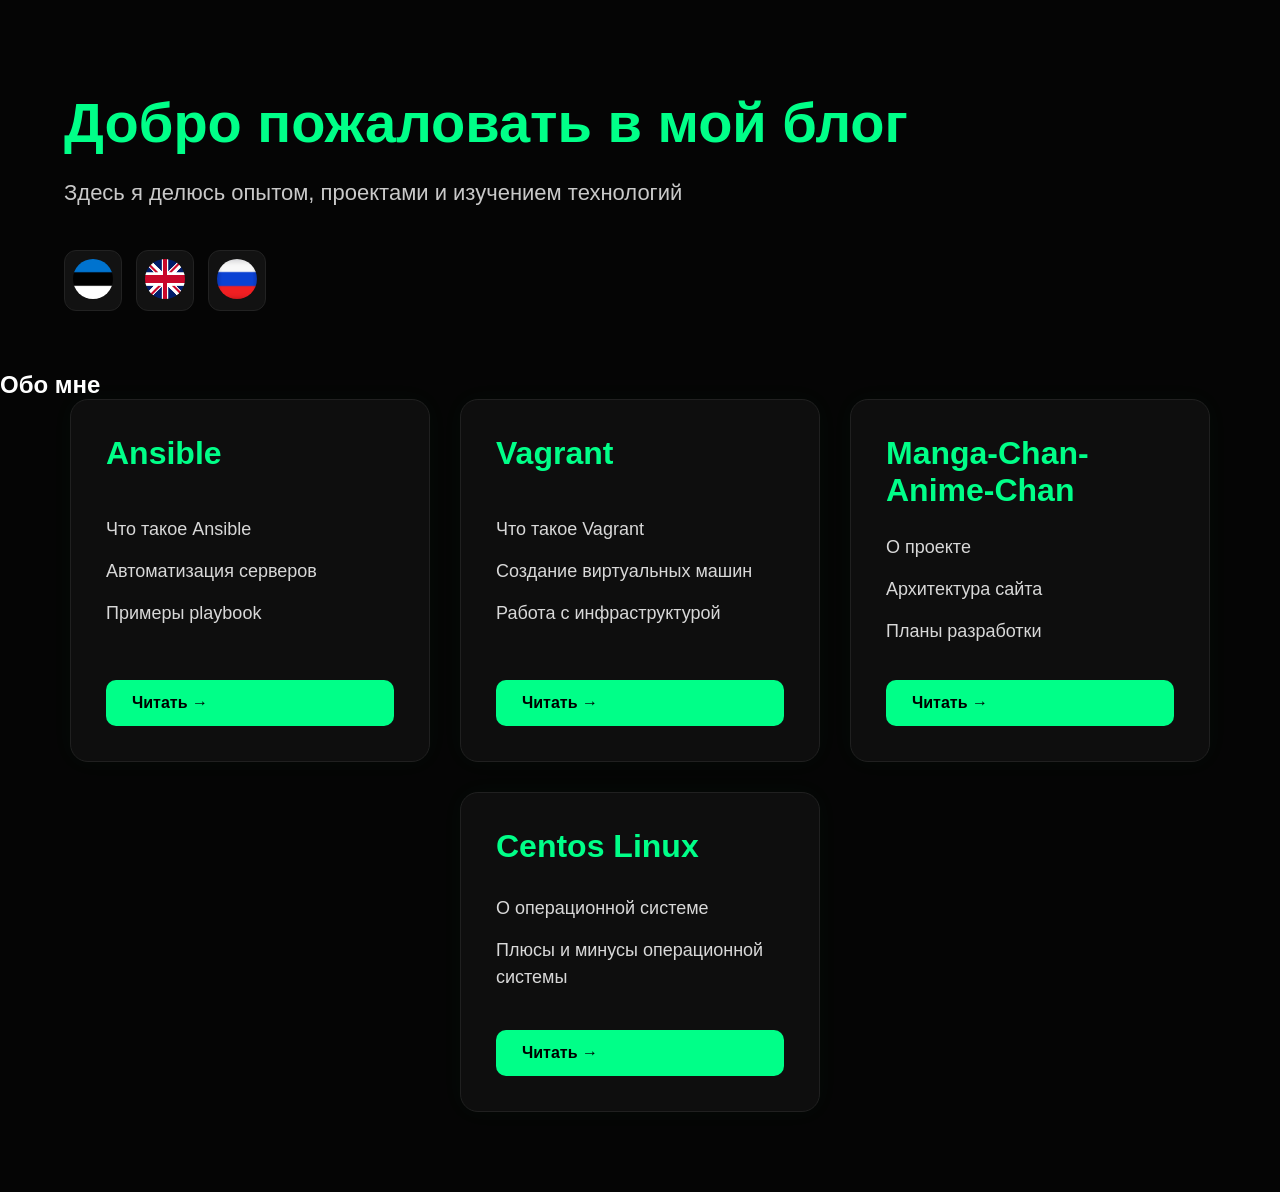
==== index.html @ 1927b8fc "Add new changes" ====
<!DOCTYPE html>
<html lang="ru">
    <head>
        <meta charset="UTF-8">
        <meta name="viewport" content="width=device-width, initial-scale=1.0">
        <link rel="stylesheet" href="info_blog.css">
        <link rel="icon" href="languages/code-solid.svg">
        <title>Blog dpotak</title>
    </head>
    <body>
        <section class="hero">
            <div class="hero_content">
                <h1 class="title">Добро пожаловать в мой блог</h1>
                <p class="subtitle">Здесь я делюсь опытом, проектами и изучением технологий</p>
                
                <div class="languages_blog">
                    <button class="lang"><img src="languages/estonian_flags.png"></button>
                    <button class="lang"><img src="languages/britain_flags.png"></button>
                    <button class="lang"><img src="languages/russian_flag.jpg"></button>
                </div>
            </div>
        </section>

        <section>
            <h2>Обо мне</h2>

            <div class="">

            </div>
        </section>

        <section class="blog_container">
            <div class="blog_card">
                <h2>Ansible</h2>
                <div class="description">
                    <p>Что такое Ansible</p>
                    <p>Автоматизация серверов</p>
                    <p>Примеры playbook</p>
                </div>
                
                <a href="my_blog_doc/Ansible.html" class="blog_btn">Читать →</a>
            </div>
            
            <div class="blog_card">
                <h2>Vagrant</h2>
                <div class="description">
                    <p>Что такое Vagrant</p>
                    <p>Создание виртуальных машин</p>
                    <p>Работа с инфраструктурой</p>
                </div>
                
                <a href="my_blog_doc/Vagrant.html" class="blog_btn">Читать →</a>
            </div>
            
            <div class="blog_card">
                <h2>Manga-Chan-Anime-Chan</h2>
                <div class="description">
                    <p>О проекте</p>
                    <p>Архитектура сайта</p>
                    <p>Планы разработки</p>
                </div>
                
                <a href="my_blog_doc/manga_chan_anime.html" class="blog_btn">Читать → </a>
            </div>

            <div class="blog_card">
                <h2>Centos Linux</h2>
                <div class="description">
                    <p>О операционной системе</p>
                    <p>Плюсы и минусы операционной системы</p>
                </div>
                
                <a href="" class="blog_btn">Читать → </a>
            </div>
        
        </section>
        
        <script src="blog.js"></script>
    
    </body>
    </html>
---- info_blog.css ----
*{
margin:0;
padding:0;
box-sizing:border-box;
}

body{

background:#050505;

color:white;

font-family:Arial, sans-serif;

min-height:100vh;

}


/* Верх */

.hero{

padding-top:90px;

padding-bottom:60px;

display:flex;

justify-content:center;

}

.hero_content{

width:90%;

max-width:1200px;

}

.title{

font-size:56px;

color:#00ff88;

margin-bottom:20px;

}

.subtitle{

font-size:22px;

color:#c9c9c9;

margin-bottom:40px;

line-height:1.6;

}


/* Языки */

.languages_blog{

display:flex;

gap:14px;

}

.lang{

background:#121212;

border:1px solid #222;

border-radius:12px;

padding:8px;

cursor:pointer;

transition:0.3s;

}

.lang:hover{

transform:translateY(-3px);

border-color:#00ff88;

}

.lang img{

width:40px;

height:40px;

border-radius:50%;

}


/* Блог */

.blog_container{

width:90%;

max-width:1400px;

margin:auto;

display:flex;

flex-wrap:wrap;

gap:30px;

justify-content:center;

padding-bottom:80px;

}


/* Карточки */

.blog_card{

width:360px;

min-height:320px;

padding:35px;

background:#0e0e0e;

border-radius:18px;

border:1px solid #202020;

display:flex;

flex-direction:column;

justify-content:space-between;

transition:0.4s;

box-shadow:
0 0 25px rgba(0,255,136,.03);

}

.blog_card:hover{

transform:
translateY(-10px);

border-color:#00ff88;

box-shadow:
0 0 35px rgba(0,255,136,.2);

}

.blog_card h2{

font-size:32px;

color:#00ff88;

margin-bottom:25px;

}

.description{

display:flex;

flex-direction:column;

gap:15px;

}

.description p{

color:#d8d8d8;

font-size:18px;

line-height:1.5;

}


/* Кнопка */

.blog_btn{

margin-top:35px;

display:inline-block;

text-decoration:none;

background:#00ff88;

color:black;

padding:

14px
26px;

border-radius:10px;

font-weight:bold;

transition:0.3s;

}

.blog_btn:hover{

background:white;

transform:scale(1.04);

}



/* Телефон */

@media(max-width:768px){

.title{

font-size:38px;

}

.subtitle{

font-size:18px;

}

.blog_card{

width:100%;

}

}
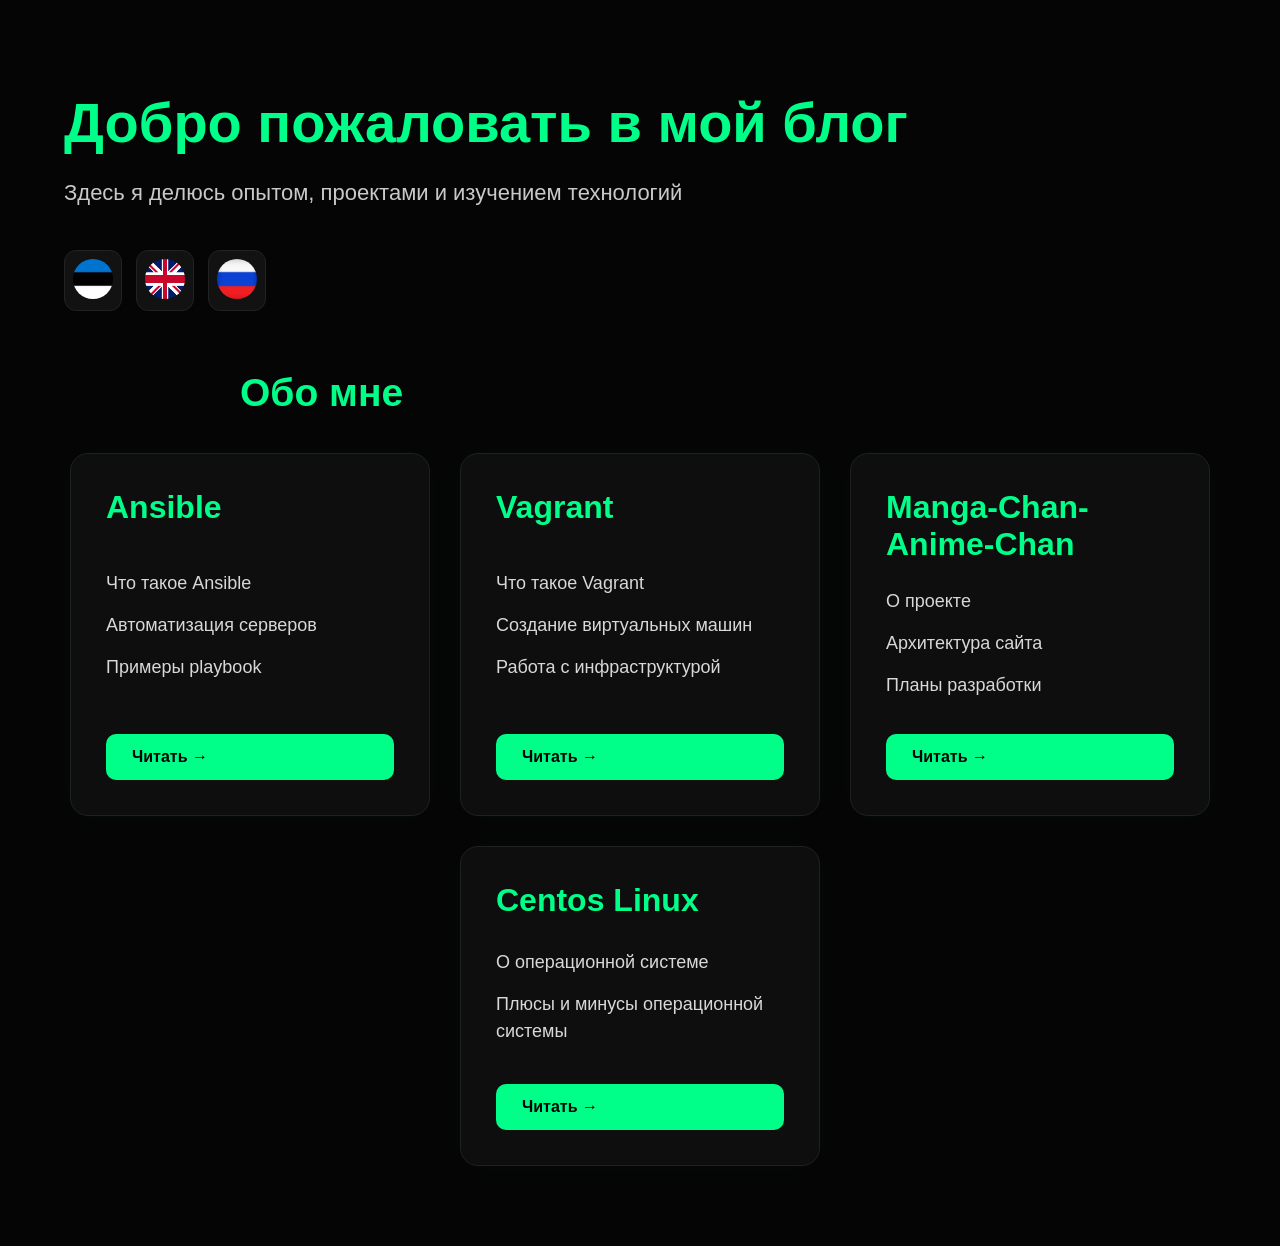
==== commit 827224dc: "Add new changes" ====
--- a/index.html
+++ b/index.html
@@ -21,14 +21,14 @@
             </div>
         </section>
 
-        <section>
+        <section class="hero_2">
             <h2>Обо мне</h2>
 
             <div class="">
 
             </div>
         </section>
-
+        <br>
         <section class="blog_container">
             <div class="blog_card">
                 <h2>Ansible</h2>
--- a/info_blog.css
+++ b/info_blog.css
@@ -31,6 +31,13 @@
 
 }
 
+.hero_2 {
+    margin-left:240px;
+    font-size:26px;
+    color:#00ff88;
+    margin-bottom:20px;
+}
+
 .hero_content{
 
 width:90%;
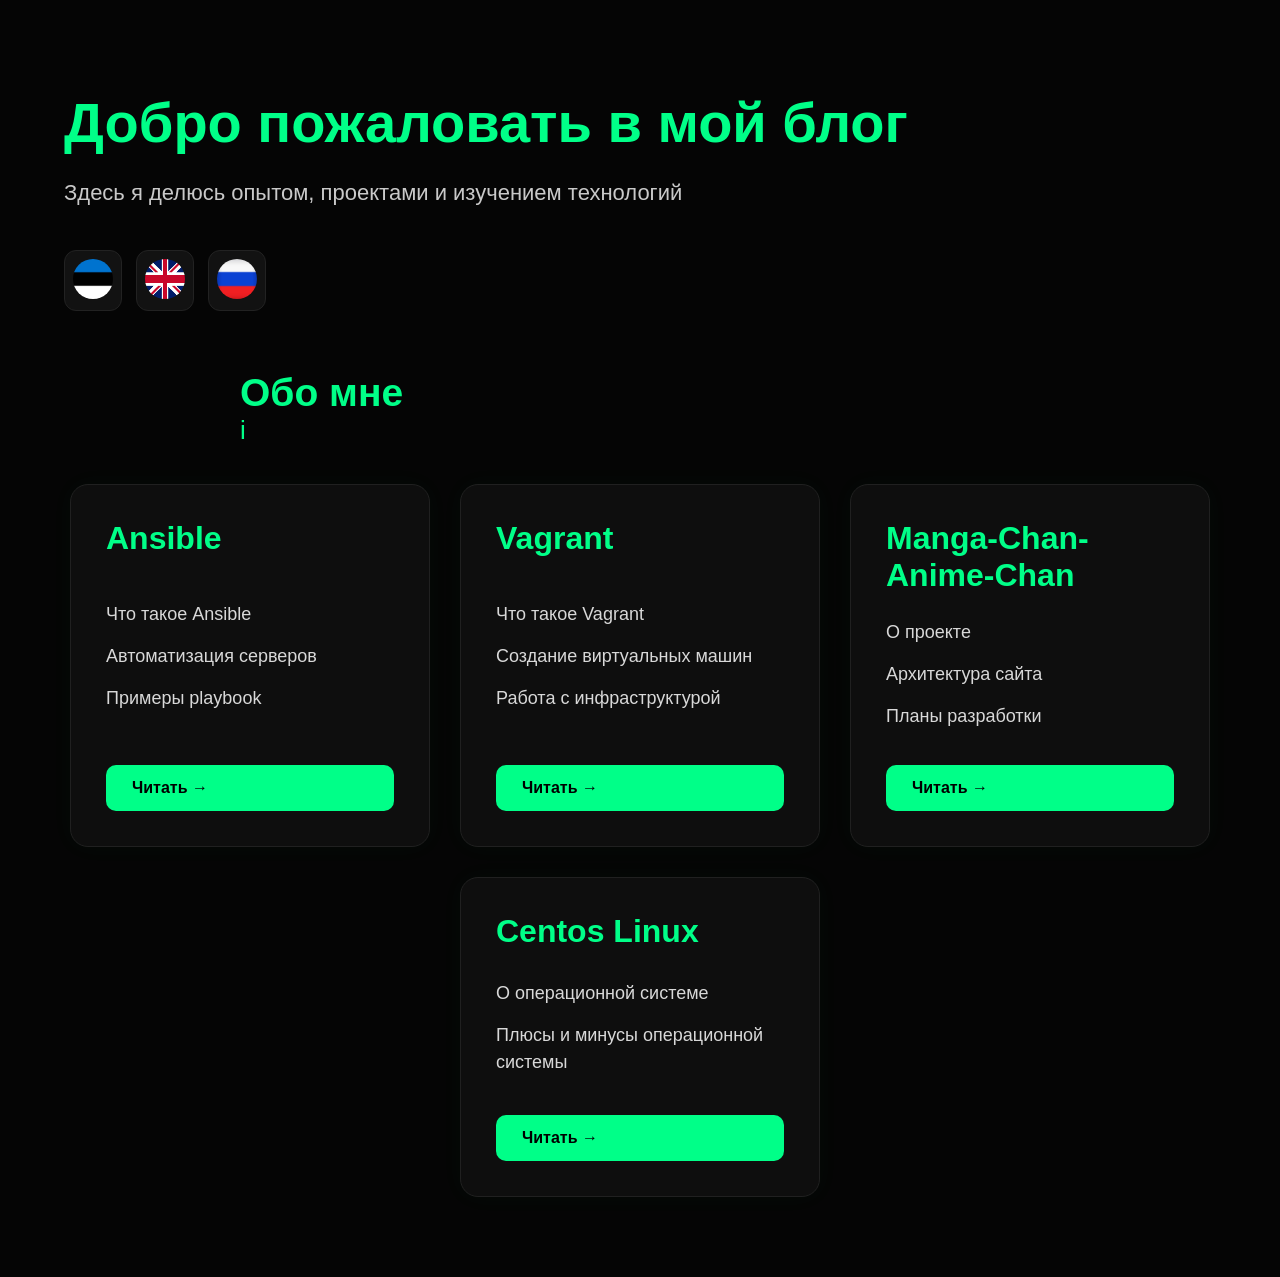
==== commit 97eb27ee: "Add new changes" ====
--- a/index.html
+++ b/index.html
@@ -24,11 +24,20 @@
         <section class="hero_2">
             <h2>Обо мне</h2>
 
-            <div class="">
+            <div class="my_story">
+                <h3 class="h3_title_story">
 
-            </div>
+                </h3>
+
+                <div class="story_text">
+
+                </div>
+            </div>i
+
         </section>
+
         <br>
+
         <section class="blog_container">
             <div class="blog_card">
                 <h2>Ansible</h2>
--- a/info_blog.css
+++ b/info_blog.css
@@ -30,6 +30,239 @@
 justify-content:center;
 
 }
+
+.hero_content{
+
+width:90%;
+
+max-width:1200px;
+
+}
+
+.title{
+
+font-size:56px;
+
+color:#00ff88;
+
+margin-bottom:20px;
+
+}
+
+.subtitle{
+
+font-size:22px;
+
+color:#c9c9c9;
+
+margin-bottom:40px;
+
+line-height:1.6;
+
+}
+
+
+/* Языки */
+
+.languages_blog{
+
+display:flex;
+
+gap:14px;
+
+}
+
+.lang{
+
+background:#121212;
+
+border:1px solid #222;
+
+border-radius:12px;
+
+padding:8px;
+
+cursor:pointer;
+
+transition:0.3s;
+
+}
+
+.lang:hover{
+
+transform:translateY(-3px);
+
+border-color:#00ff88;
+
+}
+
+.lang img{
+
+width:40px;
+
+height:40px;
+
+border-radius:50%;
+
+}
+
+
+/* Блог */
+
+.blog_container{
+
+width:90%;
+
+max-width:1400px;
+
+margin:auto;
+
+display:flex;
+
+flex-wrap:wrap;
+
+gap:30px;
+
+justify-content:center;
+
+padding-bottom:80px;
+
+}
+
+
+/* Карточки */
+
+.blog_card{
+
+width:360px;
+
+min-height:320px;
+
+padding:35px;
+
+background:#0e0e0e;
+
+border-radius:18px;
+
+border:1px solid #202020;
+
+display:flex;
+
+flex-direction:column;
+
+justify-content:space-between;
+
+transition:0.4s;
+
+box-shadow:
+0 0 25px rgba(0,255,136,.03);
+
+}
+
+.blog_card:hover{
+
+transform:
+translateY(-10px);
+
+border-color:#00ff88;
+
+box-shadow:
+0 0 35px rgba(0,255,136,.2);
+
+}
+
+.blog_card h2{
+
+font-size:32px;
+
+color:#00ff88;
+
+margin-bottom:25px;
+
+}
+
+.description{
+
+display:flex;
+
+flex-direction:column;
+
+gap:15px;
+
+}
+
+.description p{
+
+color:#d8d8d8;
+
+font-size:18px;
+
+line-height:1.5;
+
+}
+
+
+/* Кнопка */
+
+.blog_btn{
+
+margin-top:35px;
+
+display:inline-block;
+
+text-decoration:none;
+
+background:#00ff88;
+
+color:black;
+
+padding:
+
+14px
+26px;
+
+border-radius:10px;
+
+font-weight:bold;
+
+transition:0.3s;
+
+}
+
+.blog_btn:hover{
+
+background:white;
+
+transform:scale(1.04);
+
+}
+
+
+
+/* Телефон */
+
+@media(max-width:768px){
+
+.title{
+
+font-size:38px;
+
+}
+
+.subtitle{
+
+font-size:18px;
+
+}
+
+.blog_card{
+
+width:100%;
+
+}
+
+}
+
 
 .hero_2 {
     margin-left:240px;
@@ -38,234 +271,3 @@
     margin-bottom:20px;
 }
 
-.hero_content{
-
-width:90%;
-
-max-width:1200px;
-
-}
-
-.title{
-
-font-size:56px;
-
-color:#00ff88;
-
-margin-bottom:20px;
-
-}
-
-.subtitle{
-
-font-size:22px;
-
-color:#c9c9c9;
-
-margin-bottom:40px;
-
-line-height:1.6;
-
-}
-
-
-/* Языки */
-
-.languages_blog{
-
-display:flex;
-
-gap:14px;
-
-}
-
-.lang{
-
-background:#121212;
-
-border:1px solid #222;
-
-border-radius:12px;
-
-padding:8px;
-
-cursor:pointer;
-
-transition:0.3s;
-
-}
-
-.lang:hover{
-
-transform:translateY(-3px);
-
-border-color:#00ff88;
-
-}
-
-.lang img{
-
-width:40px;
-
-height:40px;
-
-border-radius:50%;
-
-}
-
-
-/* Блог */
-
-.blog_container{
-
-width:90%;
-
-max-width:1400px;
-
-margin:auto;
-
-display:flex;
-
-flex-wrap:wrap;
-
-gap:30px;
-
-justify-content:center;
-
-padding-bottom:80px;
-
-}
-
-
-/* Карточки */
-
-.blog_card{
-
-width:360px;
-
-min-height:320px;
-
-padding:35px;
-
-background:#0e0e0e;
-
-border-radius:18px;
-
-border:1px solid #202020;
-
-display:flex;
-
-flex-direction:column;
-
-justify-content:space-between;
-
-transition:0.4s;
-
-box-shadow:
-0 0 25px rgba(0,255,136,.03);
-
-}
-
-.blog_card:hover{
-
-transform:
-translateY(-10px);
-
-border-color:#00ff88;
-
-box-shadow:
-0 0 35px rgba(0,255,136,.2);
-
-}
-
-.blog_card h2{
-
-font-size:32px;
-
-color:#00ff88;
-
-margin-bottom:25px;
-
-}
-
-.description{
-
-display:flex;
-
-flex-direction:column;
-
-gap:15px;
-
-}
-
-.description p{
-
-color:#d8d8d8;
-
-font-size:18px;
-
-line-height:1.5;
-
-}
-
-
-/* Кнопка */
-
-.blog_btn{
-
-margin-top:35px;
-
-display:inline-block;
-
-text-decoration:none;
-
-background:#00ff88;
-
-color:black;
-
-padding:
-
-14px
-26px;
-
-border-radius:10px;
-
-font-weight:bold;
-
-transition:0.3s;
-
-}
-
-.blog_btn:hover{
-
-background:white;
-
-transform:scale(1.04);
-
-}
-
-
-
-/* Телефон */
-
-@media(max-width:768px){
-
-.title{
-
-font-size:38px;
-
-}
-
-.subtitle{
-
-font-size:18px;
-
-}
-
-.blog_card{
-
-width:100%;
-
-}
-
-}
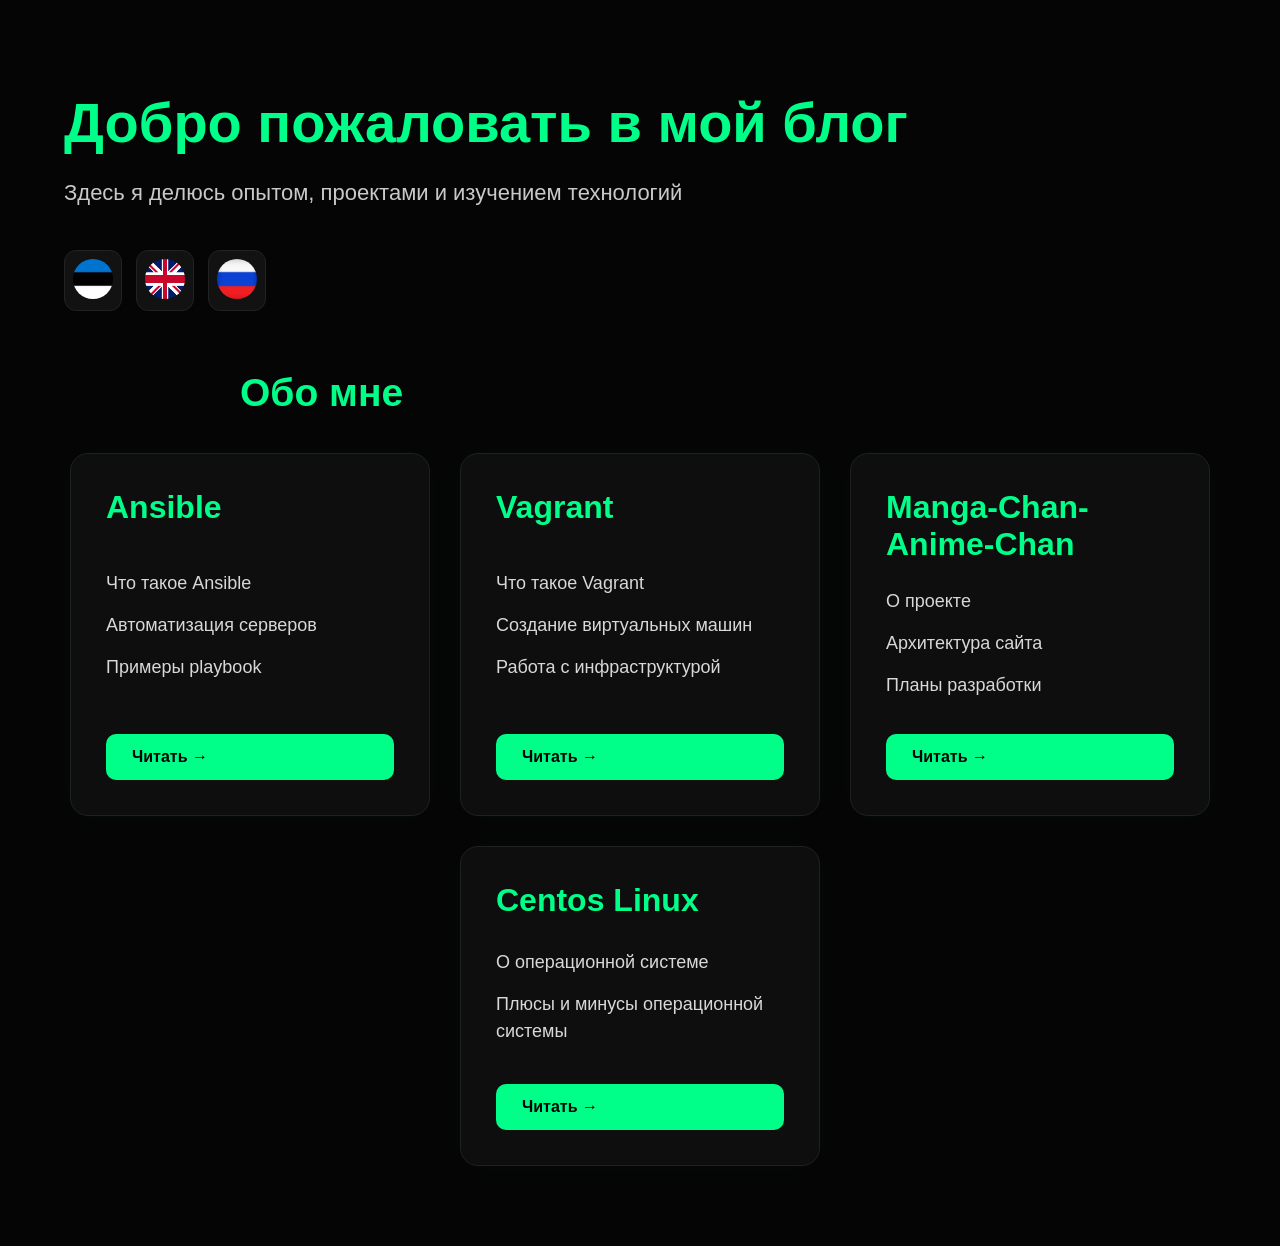
==== commit b03cd5bd: "Add new changes" ====
--- a/index.html
+++ b/index.html
@@ -32,7 +32,7 @@
                 <div class="story_text">
 
                 </div>
-            </div>i
+            </div>
 
         </section>
 
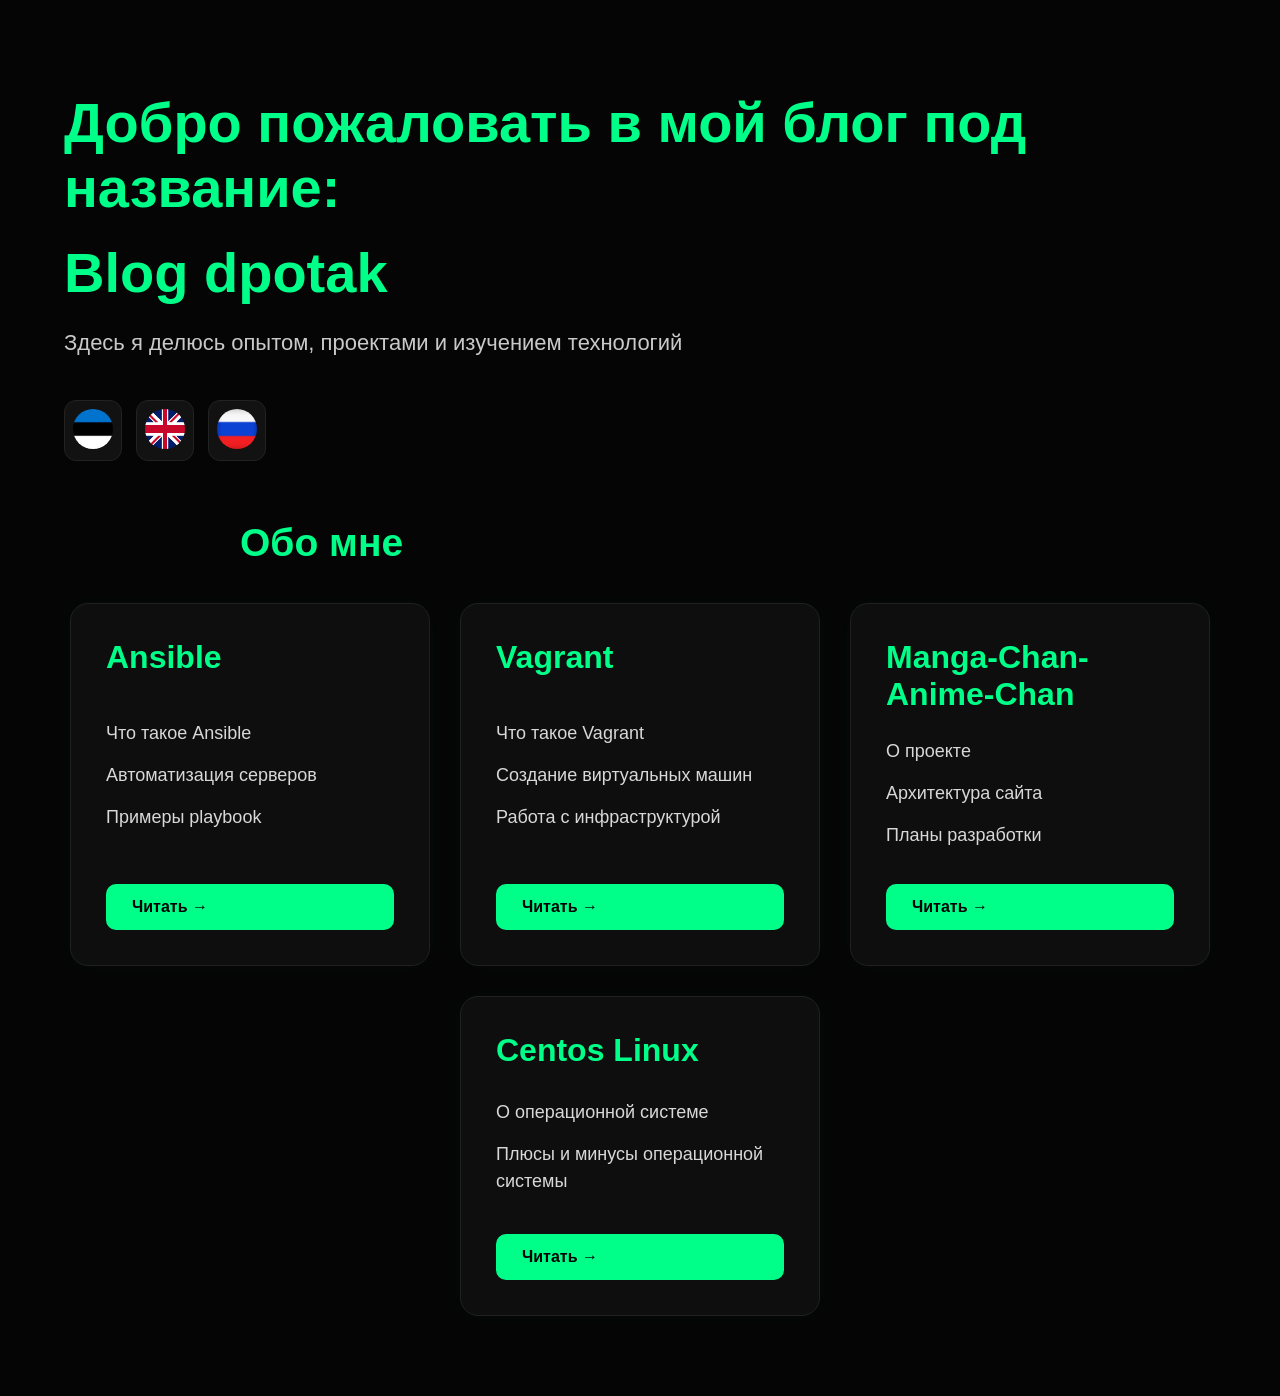
==== commit 58d9aa1f: "Add new changes" ====
--- a/index.html
+++ b/index.html
@@ -10,7 +10,10 @@
     <body>
         <section class="hero">
             <div class="hero_content">
-                <h1 class="title">Добро пожаловать в мой блог</h1>
+                <div class="blog_names_1">
+                    <h2 class="title">Добро пожаловать в мой блог под название:</h2>
+                    <h1 class="title">Blog dpotak</h1>
+                </div>
                 <p class="subtitle">Здесь я делюсь опытом, проектами и изучением технологий</p>
                 
                 <div class="languages_blog">
